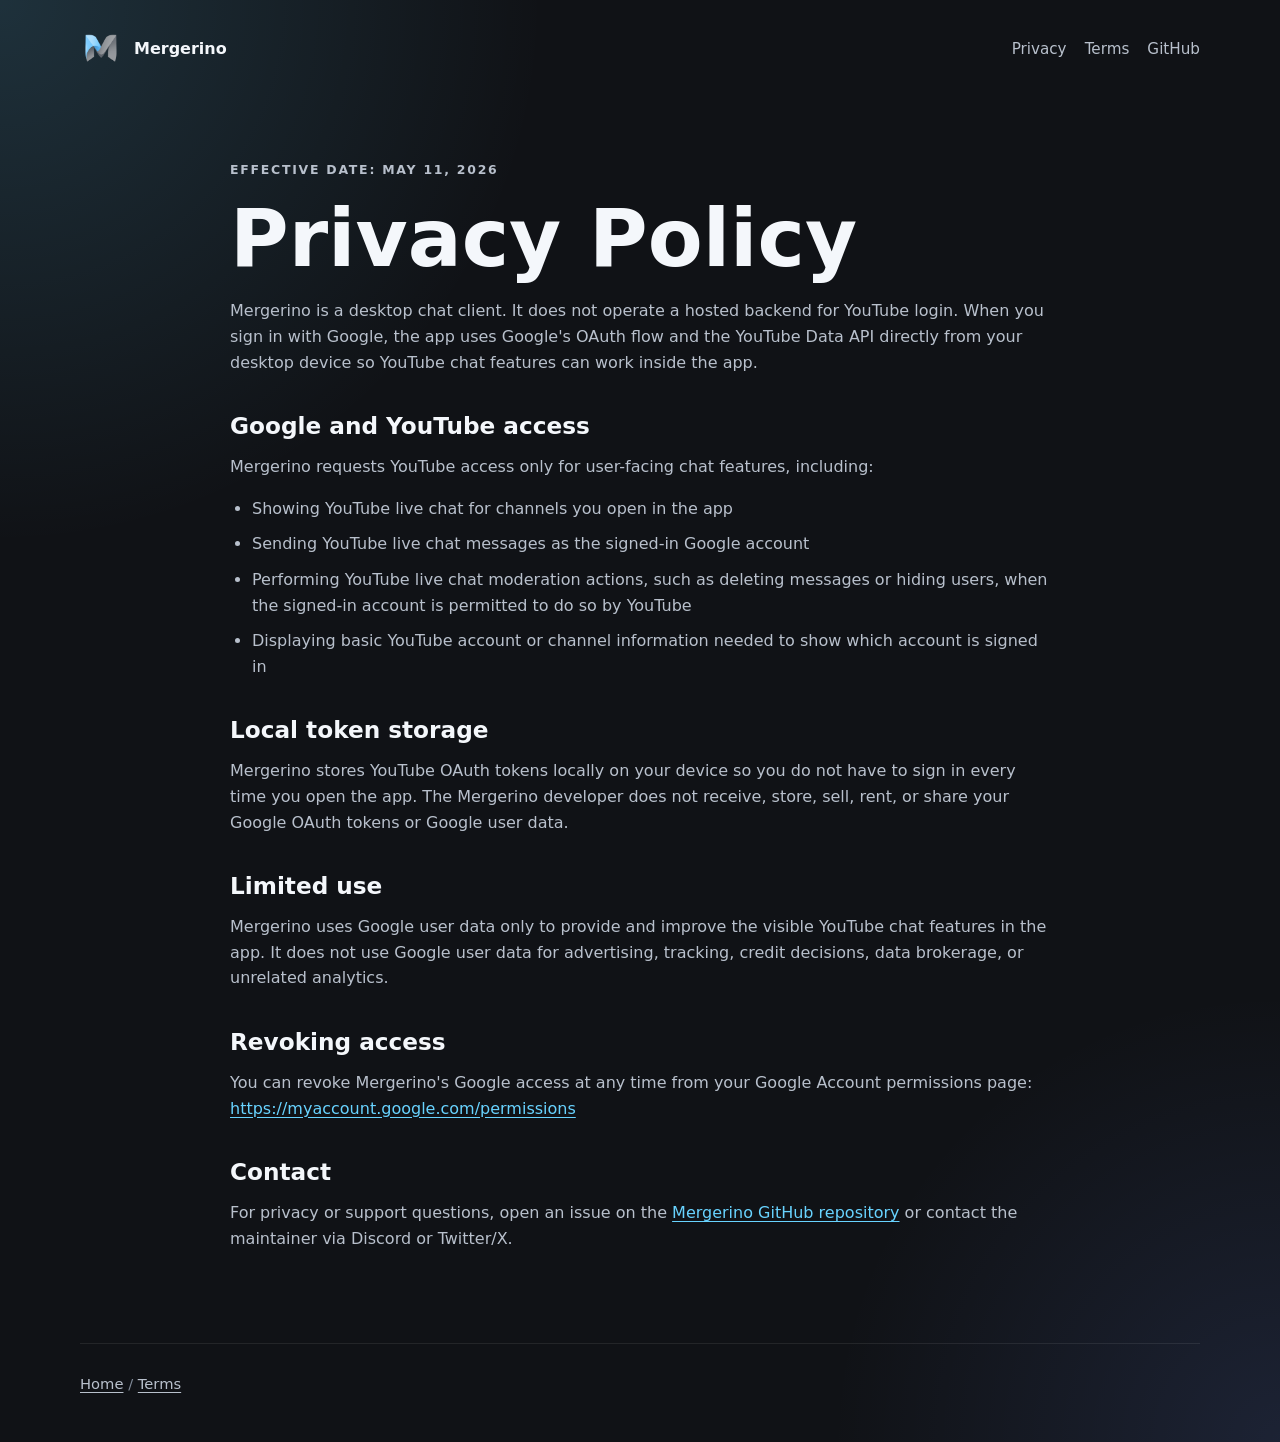
==== privacy/index.html @ 30710891 "Publish GitHub Pages site" ====
<!doctype html>
<html lang="en">
<head>
  <meta charset="utf-8">
  <meta name="viewport" content="width=device-width, initial-scale=1">
  <title>Privacy Policy - Mergerino</title>
  <meta name="description" content="Privacy policy for Mergerino.">
  <meta name="google-site-verification" content="ssWj4PTI1yoopKi_5jtv3J2BAln9i5m_8H64zjTYqog">
  <link rel="stylesheet" href="../assets/site.css">
</head>
<body>
  <header class="site-shell topbar">
    <a class="brand" href="../" aria-label="Mergerino home">
      <img src="../assets/mergerino-logo.png" alt="">
      <span>Mergerino</span>
    </a>
    <nav class="nav" aria-label="Main navigation">
      <a href="../privacy/">Privacy</a>
      <a href="../terms/">Terms</a>
      <a href="https://github.com/Fixlation/Mergerino">GitHub</a>
    </nav>
  </header>

  <main class="site-shell legal-page">
    <p class="eyebrow">Effective date: May 11, 2026</p>
    <h1>Privacy Policy</h1>
    <p>Mergerino is a desktop chat client. It does not operate a hosted backend for YouTube login. When you sign in with Google, the app uses Google's OAuth flow and the YouTube Data API directly from your desktop device so YouTube chat features can work inside the app.</p>

    <h2>Google and YouTube access</h2>
    <p>Mergerino requests YouTube access only for user-facing chat features, including:</p>
    <ul>
      <li>Showing YouTube live chat for channels you open in the app</li>
      <li>Sending YouTube live chat messages as the signed-in Google account</li>
      <li>Performing YouTube live chat moderation actions, such as deleting messages or hiding users, when the signed-in account is permitted to do so by YouTube</li>
      <li>Displaying basic YouTube account or channel information needed to show which account is signed in</li>
    </ul>

    <h2>Local token storage</h2>
    <p>Mergerino stores YouTube OAuth tokens locally on your device so you do not have to sign in every time you open the app. The Mergerino developer does not receive, store, sell, rent, or share your Google OAuth tokens or Google user data.</p>

    <h2>Limited use</h2>
    <p>Mergerino uses Google user data only to provide and improve the visible YouTube chat features in the app. It does not use Google user data for advertising, tracking, credit decisions, data brokerage, or unrelated analytics.</p>

    <h2>Revoking access</h2>
    <p>You can revoke Mergerino's Google access at any time from your Google Account permissions page: <a href="https://myaccount.google.com/permissions">https://myaccount.google.com/permissions</a></p>

    <h2>Contact</h2>
    <p>For privacy or support questions, open an issue on the <a href="https://github.com/Fixlation/Mergerino/issues">Mergerino GitHub repository</a> or contact the maintainer via Discord or Twitter/X.</p>
  </main>

  <footer class="site-shell footer">
    <span><a href="../">Home</a> / <a href="../terms/">Terms</a></span>
  </footer>
</body>
</html>
---- assets/site.css ----
:root {
  color-scheme: dark;
  --bg: #101216;
  --panel: #171a20;
  --panel-strong: #1f242c;
  --text: #f4f7fb;
  --muted: #b8c0cc;
  --quiet: #7f8997;
  --line: #303640;
  --blue: #68d3ff;
  --blue-strong: #6f92ff;
  --green: #80e2a7;
  --shadow: 0 28px 70px rgba(0, 0, 0, 0.34);
}

* {
  box-sizing: border-box;
}

html {
  scroll-behavior: smooth;
}

body {
  margin: 0;
  min-width: 320px;
  background:
    radial-gradient(circle at top left, rgba(104, 211, 255, 0.16), transparent 34rem),
    radial-gradient(circle at bottom right, rgba(111, 146, 255, 0.13), transparent 28rem),
    var(--bg);
  color: var(--text);
  font: 16px/1.6 Inter, ui-sans-serif, system-ui, -apple-system, BlinkMacSystemFont, "Segoe UI", Arial, sans-serif;
  letter-spacing: 0;
}

a {
  color: var(--blue);
  text-underline-offset: 0.18em;
}

a:hover {
  color: #a6e7ff;
}

.site-shell {
  width: min(1120px, calc(100% - 40px));
  margin: 0 auto;
}

.topbar {
  display: flex;
  align-items: center;
  justify-content: space-between;
  gap: 24px;
  padding: 28px 0;
}

.brand {
  display: inline-flex;
  align-items: center;
  gap: 12px;
  color: var(--text);
  font-weight: 720;
  text-decoration: none;
}

.brand img {
  width: 42px;
  height: 42px;
  border-radius: 10px;
}

.nav {
  display: flex;
  align-items: center;
  gap: 18px;
  color: var(--muted);
  font-size: 0.95rem;
}

.nav a {
  color: var(--muted);
  text-decoration: none;
}

.nav a:hover {
  color: var(--text);
}

.hero {
  display: grid;
  grid-template-columns: minmax(0, 1.05fr) minmax(300px, 0.75fr);
  gap: 42px;
  align-items: center;
  min-height: 560px;
  padding: 46px 0 72px;
}

.eyebrow {
  color: var(--green);
  font-size: 0.78rem;
  font-weight: 780;
  letter-spacing: 0.14em;
  margin: 0 0 16px;
  text-transform: uppercase;
}

h1,
h2,
h3 {
  margin: 0;
  line-height: 1.08;
  letter-spacing: 0;
}

h1 {
  max-width: 760px;
  font-size: clamp(3.4rem, 9vw, 6.4rem);
  font-weight: 760;
}

h2 {
  font-size: clamp(2rem, 4vw, 3.2rem);
  font-weight: 720;
}

h3 {
  font-size: 1.12rem;
  font-weight: 720;
}

p {
  margin: 0;
  color: var(--muted);
}

.lead {
  max-width: 660px;
  margin-top: 24px;
  font-size: 1.16rem;
}

.actions {
  display: flex;
  flex-wrap: wrap;
  gap: 12px;
  margin-top: 34px;
}

.button {
  display: inline-flex;
  align-items: center;
  justify-content: center;
  min-height: 44px;
  padding: 0 18px;
  border: 1px solid transparent;
  border-radius: 8px;
  background: linear-gradient(135deg, var(--blue), var(--blue-strong));
  color: #071018;
  font-weight: 760;
  text-decoration: none;
}

.button.secondary {
  border-color: var(--line);
  background: rgba(255, 255, 255, 0.04);
  color: var(--text);
}

.product-panel {
  position: relative;
  overflow: hidden;
  border: 1px solid var(--line);
  border-radius: 18px;
  background: linear-gradient(180deg, rgba(255, 255, 255, 0.06), rgba(255, 255, 255, 0.02));
  box-shadow: var(--shadow);
}

.product-panel::before {
  content: "";
  display: block;
  height: 34px;
  border-bottom: 1px solid var(--line);
  background:
    radial-gradient(circle at 24px 17px, #ff5f57 0 5px, transparent 6px),
    radial-gradient(circle at 44px 17px, #ffbd2e 0 5px, transparent 6px),
    radial-gradient(circle at 64px 17px, #28c840 0 5px, transparent 6px),
    rgba(255, 255, 255, 0.03);
}

.chat-preview {
  display: grid;
  gap: 14px;
  padding: 22px;
}

.chat-line {
  display: grid;
  grid-template-columns: 34px minmax(0, 1fr);
  gap: 12px;
  align-items: start;
}

.avatar {
  width: 34px;
  height: 34px;
  border-radius: 50%;
  background: linear-gradient(135deg, var(--blue), var(--green));
}

.bubble {
  padding: 12px 14px;
  border: 1px solid rgba(255, 255, 255, 0.07);
  border-radius: 8px;
  background: rgba(255, 255, 255, 0.045);
}

.bubble strong {
  display: block;
  color: var(--text);
  font-size: 0.88rem;
  line-height: 1.25;
}

.bubble span {
  display: block;
  margin-top: 3px;
  color: var(--muted);
  font-size: 0.94rem;
}

.section {
  padding: 72px 0;
  border-top: 1px solid rgba(255, 255, 255, 0.08);
}

.section-heading {
  max-width: 700px;
}

.section-heading p {
  margin-top: 16px;
}

.grid {
  display: grid;
  grid-template-columns: repeat(3, minmax(0, 1fr));
  gap: 16px;
  margin-top: 28px;
}

.card {
  min-height: 180px;
  padding: 24px;
  border: 1px solid var(--line);
  border-radius: 12px;
  background: rgba(255, 255, 255, 0.035);
}

.card p {
  margin-top: 10px;
}

.legal-page {
  max-width: 820px;
  padding: 46px 0 92px;
}

.legal-page h1 {
  font-size: clamp(2.8rem, 8vw, 5rem);
}

.legal-page h2 {
  margin-top: 38px;
  font-size: 1.45rem;
}

.legal-page p,
.legal-page li {
  color: var(--muted);
}

.legal-page p {
  margin-top: 16px;
}

.legal-page ul {
  display: grid;
  gap: 10px;
  margin: 16px 0 0;
  padding-left: 22px;
}

.footer {
  display: flex;
  justify-content: space-between;
  gap: 18px;
  padding: 28px 0 46px;
  border-top: 1px solid rgba(255, 255, 255, 0.08);
  color: var(--quiet);
  font-size: 0.92rem;
}

.footer a {
  color: var(--muted);
}

@media (max-width: 840px) {
  .topbar,
  .footer {
    align-items: flex-start;
    flex-direction: column;
  }

  .nav {
    flex-wrap: wrap;
  }

  .hero {
    grid-template-columns: 1fr;
    min-height: 0;
    padding-top: 28px;
  }

  .grid {
    grid-template-columns: 1fr;
  }
}

@media (max-width: 520px) {
  .site-shell {
    width: min(100% - 28px, 1120px);
  }

  h1 {
    font-size: clamp(2.6rem, 16vw, 4rem);
  }

  .actions {
    align-items: stretch;
    flex-direction: column;
  }
}
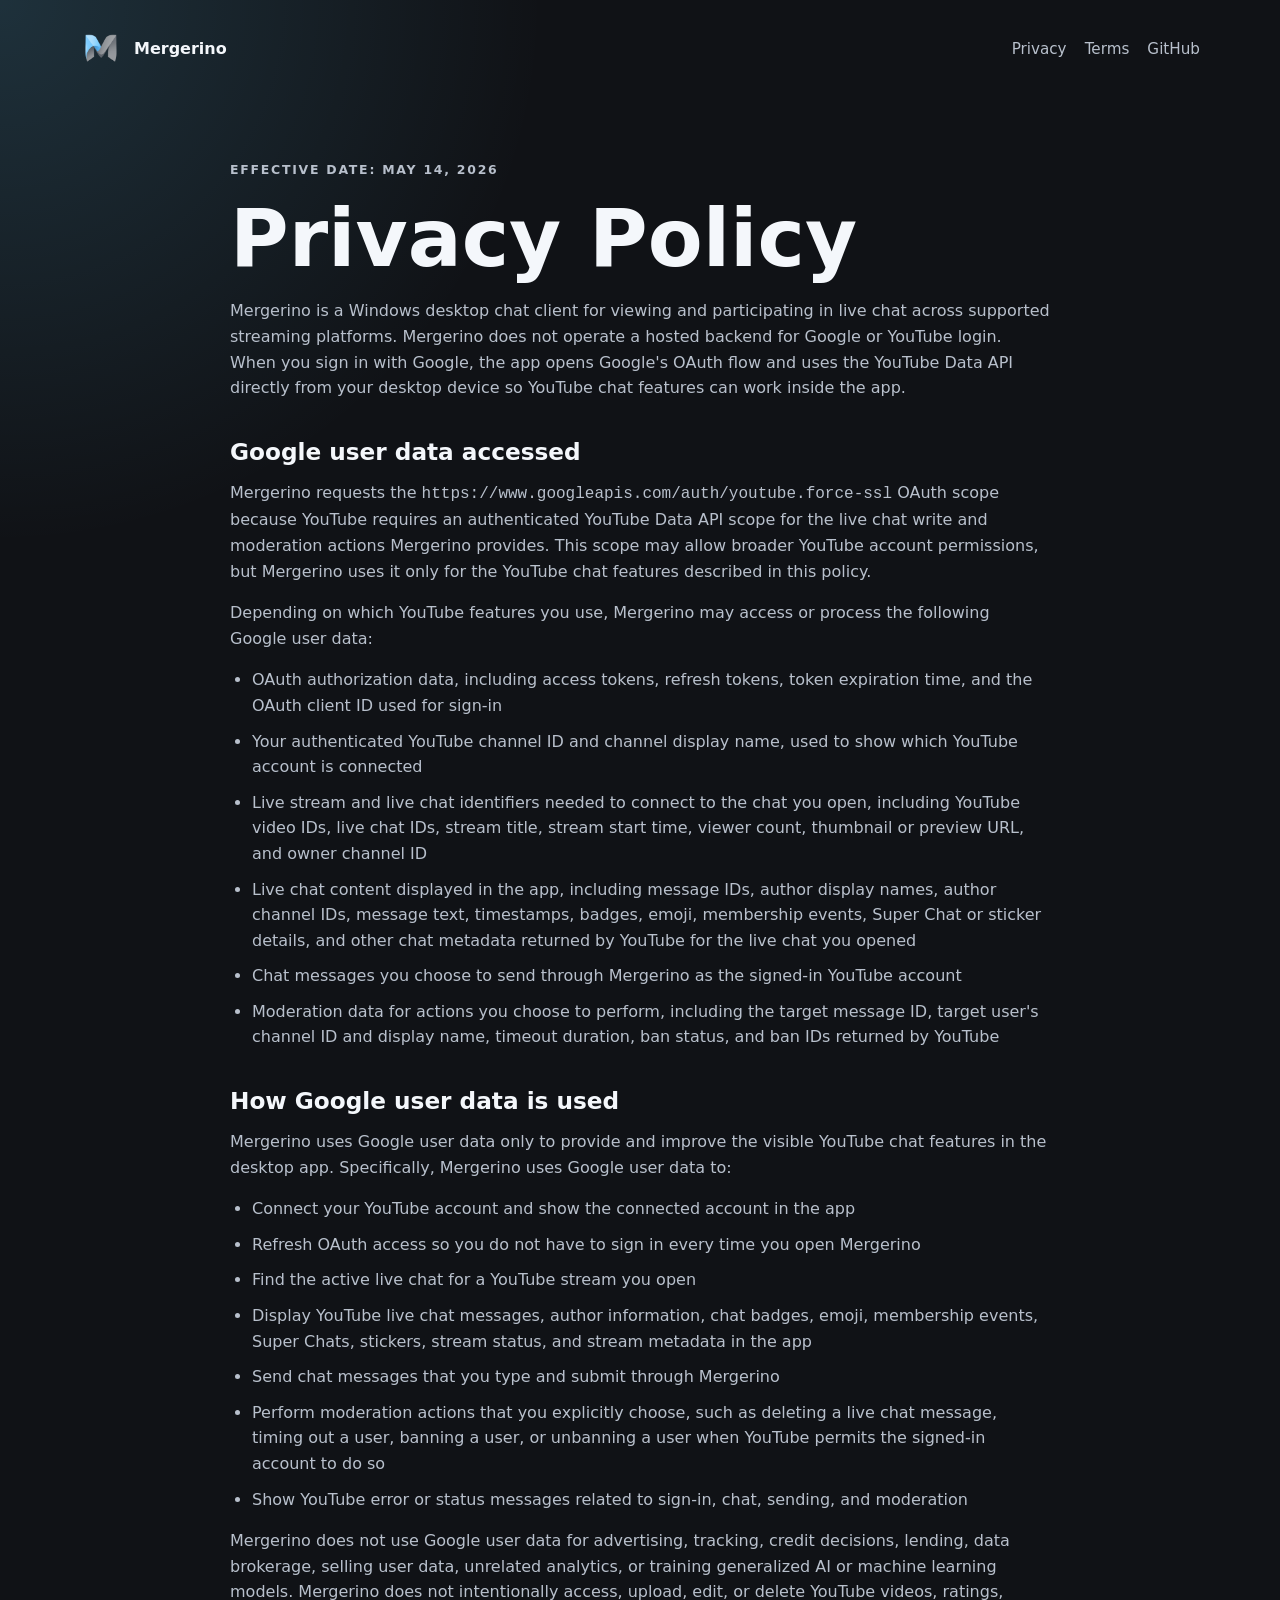
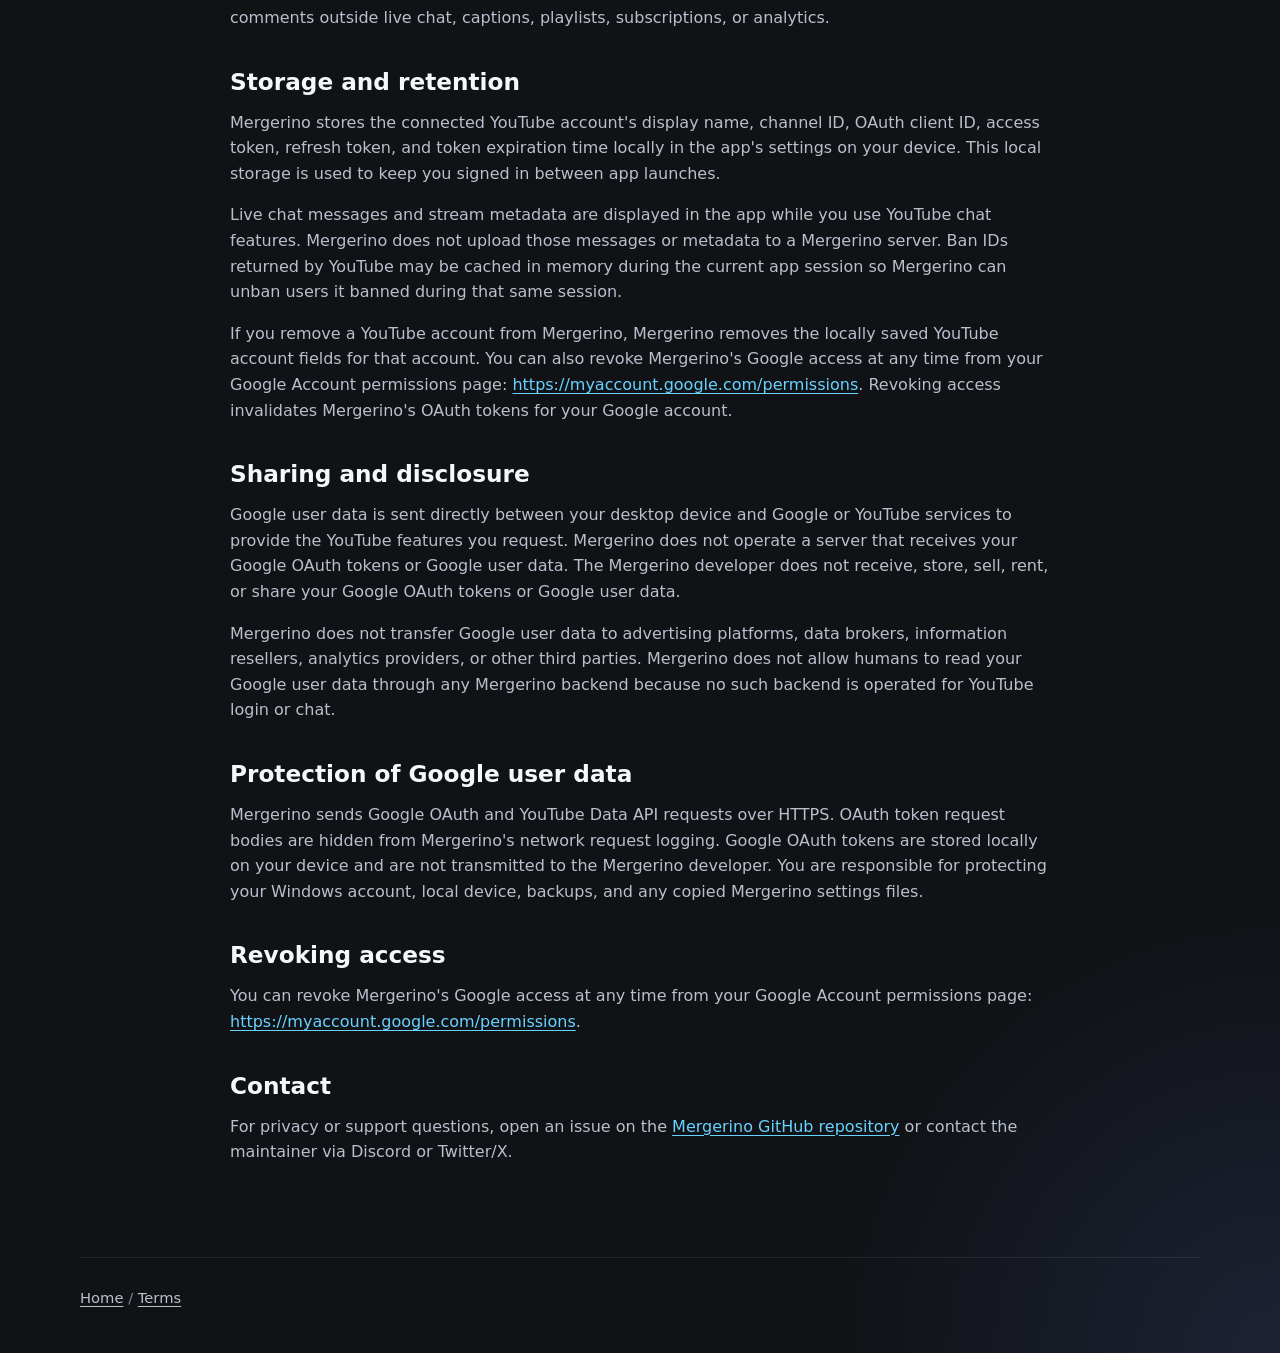
==== commit f45891a0: "Update Google OAuth privacy disclosures" ====
--- a/privacy/index.html
+++ b/privacy/index.html
@@ -22,27 +22,49 @@
   </header>
 
   <main class="site-shell legal-page">
-    <p class="eyebrow">Effective date: May 11, 2026</p>
+    <p class="eyebrow">Effective date: May 14, 2026</p>
     <h1>Privacy Policy</h1>
-    <p>Mergerino is a desktop chat client. It does not operate a hosted backend for YouTube login. When you sign in with Google, the app uses Google's OAuth flow and the YouTube Data API directly from your desktop device so YouTube chat features can work inside the app.</p>
+    <p>Mergerino is a Windows desktop chat client for viewing and participating in live chat across supported streaming platforms. Mergerino does not operate a hosted backend for Google or YouTube login. When you sign in with Google, the app opens Google's OAuth flow and uses the YouTube Data API directly from your desktop device so YouTube chat features can work inside the app.</p>
 
-    <h2>Google and YouTube access</h2>
-    <p>Mergerino requests YouTube access only for user-facing chat features, including:</p>
+    <h2>Google user data accessed</h2>
+    <p>Mergerino requests the <code>https://www.googleapis.com/auth/youtube.force-ssl</code> OAuth scope because YouTube requires an authenticated YouTube Data API scope for the live chat write and moderation actions Mergerino provides. This scope may allow broader YouTube account permissions, but Mergerino uses it only for the YouTube chat features described in this policy.</p>
+    <p>Depending on which YouTube features you use, Mergerino may access or process the following Google user data:</p>
     <ul>
-      <li>Showing YouTube live chat for channels you open in the app</li>
-      <li>Sending YouTube live chat messages as the signed-in Google account</li>
-      <li>Performing YouTube live chat moderation actions, such as deleting messages or hiding users, when the signed-in account is permitted to do so by YouTube</li>
-      <li>Displaying basic YouTube account or channel information needed to show which account is signed in</li>
+      <li>OAuth authorization data, including access tokens, refresh tokens, token expiration time, and the OAuth client ID used for sign-in</li>
+      <li>Your authenticated YouTube channel ID and channel display name, used to show which YouTube account is connected</li>
+      <li>Live stream and live chat identifiers needed to connect to the chat you open, including YouTube video IDs, live chat IDs, stream title, stream start time, viewer count, thumbnail or preview URL, and owner channel ID</li>
+      <li>Live chat content displayed in the app, including message IDs, author display names, author channel IDs, message text, timestamps, badges, emoji, membership events, Super Chat or sticker details, and other chat metadata returned by YouTube for the live chat you opened</li>
+      <li>Chat messages you choose to send through Mergerino as the signed-in YouTube account</li>
+      <li>Moderation data for actions you choose to perform, including the target message ID, target user's channel ID and display name, timeout duration, ban status, and ban IDs returned by YouTube</li>
     </ul>
 
-    <h2>Local token storage</h2>
-    <p>Mergerino stores YouTube OAuth tokens locally on your device so you do not have to sign in every time you open the app. The Mergerino developer does not receive, store, sell, rent, or share your Google OAuth tokens or Google user data.</p>
+    <h2>How Google user data is used</h2>
+    <p>Mergerino uses Google user data only to provide and improve the visible YouTube chat features in the desktop app. Specifically, Mergerino uses Google user data to:</p>
+    <ul>
+      <li>Connect your YouTube account and show the connected account in the app</li>
+      <li>Refresh OAuth access so you do not have to sign in every time you open Mergerino</li>
+      <li>Find the active live chat for a YouTube stream you open</li>
+      <li>Display YouTube live chat messages, author information, chat badges, emoji, membership events, Super Chats, stickers, stream status, and stream metadata in the app</li>
+      <li>Send chat messages that you type and submit through Mergerino</li>
+      <li>Perform moderation actions that you explicitly choose, such as deleting a live chat message, timing out a user, banning a user, or unbanning a user when YouTube permits the signed-in account to do so</li>
+      <li>Show YouTube error or status messages related to sign-in, chat, sending, and moderation</li>
+    </ul>
+    <p>Mergerino does not use Google user data for advertising, tracking, credit decisions, lending, data brokerage, selling user data, unrelated analytics, or training generalized AI or machine learning models. Mergerino does not intentionally access, upload, edit, or delete YouTube videos, ratings, comments outside live chat, captions, playlists, subscriptions, or analytics.</p>
 
-    <h2>Limited use</h2>
-    <p>Mergerino uses Google user data only to provide and improve the visible YouTube chat features in the app. It does not use Google user data for advertising, tracking, credit decisions, data brokerage, or unrelated analytics.</p>
+    <h2>Storage and retention</h2>
+    <p>Mergerino stores the connected YouTube account's display name, channel ID, OAuth client ID, access token, refresh token, and token expiration time locally in the app's settings on your device. This local storage is used to keep you signed in between app launches.</p>
+    <p>Live chat messages and stream metadata are displayed in the app while you use YouTube chat features. Mergerino does not upload those messages or metadata to a Mergerino server. Ban IDs returned by YouTube may be cached in memory during the current app session so Mergerino can unban users it banned during that same session.</p>
+    <p>If you remove a YouTube account from Mergerino, Mergerino removes the locally saved YouTube account fields for that account. You can also revoke Mergerino's Google access at any time from your Google Account permissions page: <a href="https://myaccount.google.com/permissions">https://myaccount.google.com/permissions</a>. Revoking access invalidates Mergerino's OAuth tokens for your Google account.</p>
+
+    <h2>Sharing and disclosure</h2>
+    <p>Google user data is sent directly between your desktop device and Google or YouTube services to provide the YouTube features you request. Mergerino does not operate a server that receives your Google OAuth tokens or Google user data. The Mergerino developer does not receive, store, sell, rent, or share your Google OAuth tokens or Google user data.</p>
+    <p>Mergerino does not transfer Google user data to advertising platforms, data brokers, information resellers, analytics providers, or other third parties. Mergerino does not allow humans to read your Google user data through any Mergerino backend because no such backend is operated for YouTube login or chat.</p>
+
+    <h2>Protection of Google user data</h2>
+    <p>Mergerino sends Google OAuth and YouTube Data API requests over HTTPS. OAuth token request bodies are hidden from Mergerino's network request logging. Google OAuth tokens are stored locally on your device and are not transmitted to the Mergerino developer. You are responsible for protecting your Windows account, local device, backups, and any copied Mergerino settings files.</p>
 
     <h2>Revoking access</h2>
-    <p>You can revoke Mergerino's Google access at any time from your Google Account permissions page: <a href="https://myaccount.google.com/permissions">https://myaccount.google.com/permissions</a></p>
+    <p>You can revoke Mergerino's Google access at any time from your Google Account permissions page: <a href="https://myaccount.google.com/permissions">https://myaccount.google.com/permissions</a>.</p>
 
     <h2>Contact</h2>
     <p>For privacy or support questions, open an issue on the <a href="https://github.com/Fixlation/Mergerino/issues">Mergerino GitHub repository</a> or contact the maintainer via Discord or Twitter/X.</p>
